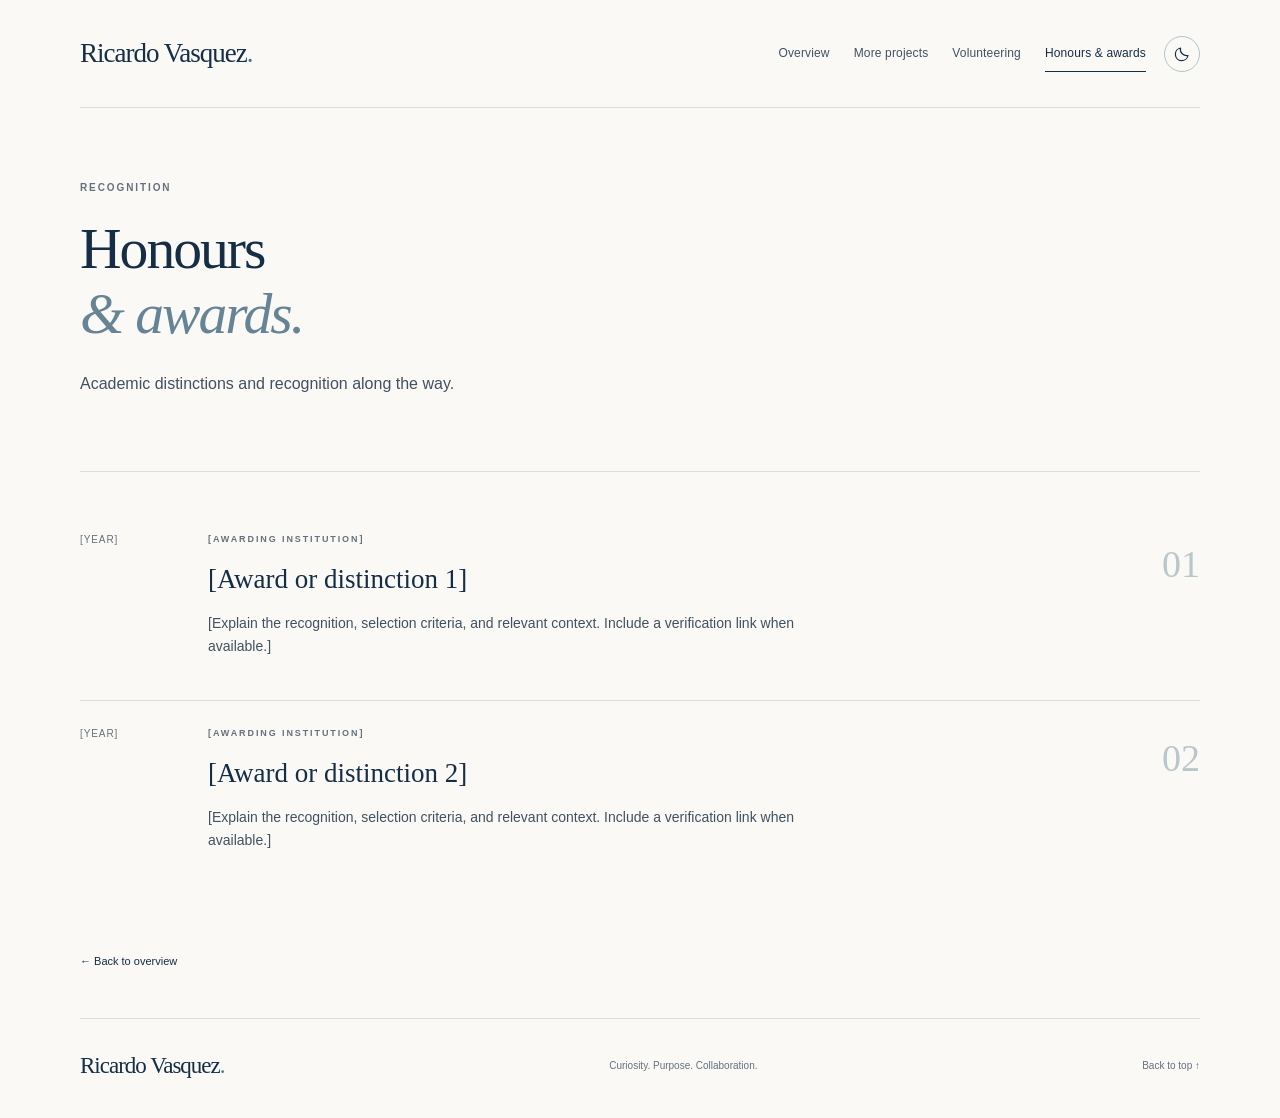
==== awards.html @ 7f6a07f6 "changes" ====
<!DOCTYPE html><html lang="en"><head><meta charset="utf-8"><meta name="viewport" content="width=device-width, initial-scale=1"><meta name="description" content="Ricardo Vasquez’s academic portfolio: education, selected projects, experience, and community involvement."><meta name="theme-color" content="#152d45"><title>Honours & awards — Ricardo Vasquez</title><script src="theme.js"></script><link rel="stylesheet" href="styles.css"><script src="script.js" defer></script></head><body id="top"><a class="skip-link" href="#main">Skip to content</a><div class="page"><svg xmlns="http://www.w3.org/2000/svg" style="display:none"><symbol id="arrow" viewBox="0 0 24 24"><path d="M5 19 19 5M5 5h14v14"/></symbol><symbol id="mail" viewBox="0 0 24 24"><rect x="3" y="5" width="18" height="14" rx="1"/><path d="m3 6 9 7 9-7"/></symbol><symbol id="linkedin" viewBox="0 0 24 24"><rect x="3" y="3" width="18" height="18" rx="1"/><path d="M7 10v7m0-10v.1M11 17v-7m0 3c0-4 6-4 6 0v4"/></symbol></svg><header class="site-header"><a class="wordmark" href="index.html" aria-label="Ricardo Vasquez home">Ricardo Vasquez<span>.</span></a><button class="menu-toggle" aria-expanded="false" aria-controls="main-nav">Menu <span aria-hidden="true">☰</span></button><nav id="main-nav" aria-label="Main navigation"><a href="index.html">Overview</a><a href="projects.html">More projects</a><a href="volunteering.html">Volunteering</a><a href="awards.html" aria-current="page">Honours & awards</a></nav><button class="theme-toggle" type="button" aria-label="Enable dark mode" aria-pressed="false" title="Enable dark mode"><svg class="icon moon-icon" viewBox="0 0 24 24" aria-hidden="true"><path d="M20 14A8.5 8.5 0 0 1 10 4a8.5 8.5 0 1 0 10 10Z"/></svg><svg class="icon sun-icon" viewBox="0 0 24 24" aria-hidden="true"><circle cx="12" cy="12" r="4"/><path d="M12 2v2m0 16v2M2 12h2m16 0h2M5 5l1.5 1.5m11 11L19 19M5 19l1.5-1.5m11-11L19 5"/></svg></button></header><main id="main"><section class="subpage-intro"><p class="eyebrow">RECOGNITION</p><h1>Honours<br><em>& awards.</em></h1><p>Academic distinctions and recognition along the way.</p></section><section class="section subpage-section"><div class="award-list"><article class="award"><span class="date">[YEAR]</span><div><p class="eyebrow">[AWARDING INSTITUTION]</p><h2>[Award or distinction 1]</h2><p>[Explain the recognition, selection criteria, and relevant context. Include a verification link when available.]</p></div><span class="award-number" aria-hidden="true">01</span></article><article class="award"><span class="date">[YEAR]</span><div><p class="eyebrow">[AWARDING INSTITUTION]</p><h2>[Award or distinction 2]</h2><p>[Explain the recognition, selection criteria, and relevant context. Include a verification link when available.]</p></div><span class="award-number" aria-hidden="true">02</span></article></div></section><div class="return-link"><a class="text-link" href="index.html">← Back to overview</a></div></main><footer><a class="wordmark" href="index.html">Ricardo Vasquez<span>.</span></a><p>Curiosity. Purpose. Collaboration.</p><a href="#top">Back to top ↑</a></footer></div></body></html>
---- styles.css ----
:root{--ink:#152d45;--text:#415160;--muted:#64717c;--paper:#faf9f6;--line:#dcdedc;--accent:#6a8c9c;--serif:Georgia,'Times New Roman',serif}*{box-sizing:border-box}html{scroll-padding-top:24px}body{margin:0;background:var(--paper);color:var(--ink);font-family:Arial,Helvetica,sans-serif;font-size:15px;line-height:1.7}a{color:inherit;text-decoration:none}a:hover{text-decoration:underline;text-underline-offset:5px}a:focus-visible,button:focus-visible{outline:2px solid #437daa;outline-offset:6px}button{font:inherit}p{margin:0 0 16px;color:var(--text)}h1,h2,h3{line-height:1.22;font-weight:400;margin:0}h1,h2{font-family:var(--serif)}h3{font-size:19px}em{font-weight:400;color:#668495}.page{width:min(1120px,calc(100% - 96px));margin:auto}.site-header{display:flex;justify-content:space-between;align-items:center;min-height:108px;border-bottom:1px solid var(--line);gap:24px}.wordmark{font-family:var(--serif);font-size:29px;letter-spacing:-1px;color:var(--ink)}.wordmark span{color:var(--accent)}nav{display:flex;gap:29px;align-items:center}nav a{font-size:12px;letter-spacing:.15px;color:var(--text);padding:8px 0}nav a[aria-current]{color:var(--ink);border-bottom:1px solid var(--ink)}.menu-toggle{display:none}.intro{display:grid;grid-template-columns:1.45fr 1fr;gap:80px;padding:82px 0 76px}.eyebrow{font-family:Arial,Helvetica,sans-serif;font-size:10px;line-height:1.6;letter-spacing:1.9px;font-weight:600;color:var(--muted);display:block}.intro .eyebrow{display:flex;align-items:center;gap:13px}.eyebrow-line{height:1px;width:28px;background:var(--accent)}h1{font-size:clamp(42px,4.5vw,61px);letter-spacing:-2px;line-height:1.13}.intro h1{margin:24px 0 26px}.accent{color:var(--accent)}.intro-lead{font-size:17px;line-height:1.7;max-width:520px}.intro-text{font-size:14px;max-width:500px;color:var(--muted)}.contact-links{display:flex;gap:25px;margin-top:27px}.contact-links a{font-size:12px;display:inline-flex;align-items:center;gap:9px}.icon{width:17px;height:17px;fill:none;stroke:currentColor;stroke-width:1.6;stroke-linecap:round;stroke-linejoin:round;flex-shrink:0}.skills-panel{background:var(--ink);color:#f5f5ef;padding:32px 34px;align-self:start}.skills-panel .eyebrow{font-size:9px;letter-spacing:1.6px;color:#b4c5cd}.skills-panel h2{font-size:30px;margin:19px 0 12px;line-height:1.24}.skills-panel p{color:#d7e0e5}.skills-panel .skills-note{font-size:11px;color:#b6c6ce;line-height:1.6}.skill-group{border-top:1px solid #3a4f62;margin-top:20px;padding-top:16px}.skill-group h3{font-size:9px;letter-spacing:1.6px;color:#afc4ce;font-weight:600;margin:0 0 9px}.skill-group p{font-size:13px;line-height:1.85;margin:0}.tags{display:flex;flex-wrap:wrap;gap:7px}.tags span{font-size:10px;padding:3px 9px;border:1px solid #d2d9db;line-height:1.5;color:#526879}.skills-panel .tags span{border-color:#4b6070;color:#e2e9ed;font-size:11px}.panel-foot{font-family:var(--serif);font-style:italic;font-size:12px;color:#adc0ca;border-top:1px solid #3a4f62;padding-top:19px;margin-top:24px}.section{border-top:1px solid var(--line);padding:37px 0 53px}.section-heading{display:flex;justify-content:space-between;align-items:center;gap:20px;margin-bottom:28px}.section-heading h2{font-size:30px;display:flex;align-items:baseline;gap:20px;letter-spacing:-.6px}.section-number{font-family:Arial,Helvetica,sans-serif;font-size:10px;font-weight:400;letter-spacing:1px;color:var(--accent)}.text-link{font-size:11px;white-space:nowrap}.section-intro{font-size:13px;color:var(--muted);margin-top:-12px;margin-bottom:26px}.education-grid{display:grid;grid-template-columns:1fr 1fr;gap:70px;padding-left:35px}.education-grid>.eyebrow{margin-bottom:20px}.date{font-size:10px;letter-spacing:.9px;line-height:1.6;color:var(--muted)}.education-entry{margin-top:21px}.education-entry h3{margin:7px 0 7px}.education-entry p{font-size:13px;margin-bottom:5px}.muted{color:var(--muted)}.certificate{display:flex;justify-content:space-between;gap:20px;padding:17px 0;border-bottom:1px solid var(--line)}.certificate:last-child{border:0}.certificate h3{font-size:15px;margin-bottom:4px}.certificate p{font-size:12px;margin:0}.projects-grid{display:grid;grid-template-columns:1fr 1fr;gap:30px}.project-image{position:relative;background:#e9eff0;overflow:hidden}.project-image img{width:100%;height:auto;display:block;aspect-ratio:1.8;object-fit:cover}.project-image>span{position:absolute;bottom:12px;left:15px;font-size:8px;letter-spacing:1.3px;color:#526777;background:#faf9f6;padding:3px 7px}.project-info{padding:22px 0 0}.project-info .eyebrow{font-size:9px;letter-spacing:1.4px}.project h3{font-family:var(--serif);font-size:25px;margin:10px 0}.project p{font-size:13px;margin-bottom:15px;max-width:440px}.project .edit-note{font-size:11px;margin-top:13px;color:var(--muted)}.experience-grid{display:grid;grid-template-columns:1.1fr 1fr;gap:74px}.experience-entry{padding-bottom:26px}.experience-entry:last-child{padding-bottom:0}.experience-entry h3{font-size:20px;font-family:var(--serif);margin:7px 0}.institution{font-size:12px;font-weight:600;margin:0 0 13px}.experience-entry p:not(.institution){font-size:13px}.photo-slot{margin:0}.photo-placeholder{background:#e7ebe9;min-height:245px;position:relative;display:flex;flex-direction:column;align-items:center;justify-content:center;color:#65808a;padding:40px 20px 30px}.photo-label{position:absolute;left:17px;top:13px;font-size:8px;letter-spacing:1.6px}.photo-placeholder svg{width:190px;height:85px;stroke:#82979c;stroke-width:1}.photo-placeholder>span:last-child{font-family:var(--serif);font-size:23px;text-align:center;color:#4f6b76}.photo-slot figcaption{font-size:10px;color:var(--muted);margin-top:10px;line-height:1.6}.gallery{display:grid;grid-template-columns:repeat(3,1fr);gap:22px}.gallery .photo-placeholder{min-height:195px;background:#e5eae8}.gallery .photo-slot[data-moment="2"] .photo-placeholder{background:#e5e9ed}.gallery .photo-slot[data-moment="3"] .photo-placeholder{background:#eae8e0}.gallery .photo-placeholder svg{width:140px;height:65px}.gallery .photo-placeholder>span:last-child{font-size:19px}.closing{position:relative;padding:44px 0 51px;border-top:1px solid var(--line)}.closing h2{font-size:38px;letter-spacing:-1px;margin-top:15px}.contact-button{position:absolute;right:0;bottom:58px;background:var(--ink);color:white;padding:13px 20px;display:inline-flex;gap:35px;align-items:center;font-size:12px}.contact-button .icon{width:14px;height:14px}footer{display:flex;justify-content:space-between;align-items:center;gap:20px;padding:27px 0 33px;border-top:1px solid var(--line)}footer .wordmark{font-size:23px}footer p,footer>a:last-child{font-size:10px;margin:0;color:var(--muted)}.skip-link{position:absolute;left:10px;top:-100px;padding:10px;background:var(--ink);color:white;z-index:20}.skip-link:focus{top:10px}.subpage-intro{padding:72px 0 58px;max-width:650px}.subpage-intro h1{margin:20px 0 24px}.subpage-intro>p:last-child{font-size:16px;max-width:520px}.subpage-section{min-height:370px;padding-top:35px}.subpage-section h2{font-size:30px;margin:12px 0 16px}.subpage-section .experience-grid p{font-size:14px}.detail-title{margin:28px 0 12px;font-size:15px}.return-link{padding:0 0 45px}.award{display:grid;grid-template-columns:100px 1fr 60px;gap:28px;padding:25px 0;border-bottom:1px solid var(--line)}.award:last-child{border:0}.award h2{font-size:27px}.award p{font-size:14px;max-width:630px}.award .eyebrow{font-size:9px}.award-number{font-family:var(--serif);font-size:38px;color:#b9c6ca;text-align:right}
@media(min-width:1400px){.intro{padding-top:90px}}
@media(max-width:1000px){.page{width:calc(100% - 64px)}.intro{gap:38px;grid-template-columns:1.3fr 1fr}.skills-panel{padding:28px 24px}h1{font-size:48px}.experience-grid{gap:35px}nav{gap:20px}.education-grid{gap:35px}}
@media(max-width:760px){.page{width:calc(100% - 40px)}.site-header{min-height:80px;position:relative;flex-wrap:wrap;gap:0}.wordmark{font-size:27px}.menu-toggle{display:flex;align-items:center;gap:12px;border:1px solid var(--line);padding:5px 10px;background:transparent;color:var(--ink);font-size:12px}nav{display:none;flex-basis:100%;flex-direction:column;align-items:flex-start;gap:5px;padding:10px 0 20px}nav.is-open{display:flex}nav a{font-size:13px}.intro{grid-template-columns:1fr;gap:34px;padding:44px 0}.intro h1{font-size:clamp(39px,8vw,58px);margin:22px 0}.intro-lead{font-size:16px}.intro-text{max-width:none}.skills-panel{padding:28px}.skills-panel h2 br{display:none}.skills-panel h2{font-size:28px}.section{padding:28px 0 35px}.section-heading{align-items:baseline;margin-bottom:25px;gap:15px}.section-heading h2{font-size:26px;gap:12px}.section-number{font-size:9px}.section-heading>.text-link{font-size:10px}.education-grid,.experience-grid{grid-template-columns:1fr;gap:28px;padding-left:0}.education-grid>div>.eyebrow{margin-bottom:10px}.education-entry{margin-top:12px}.projects-grid{grid-template-columns:1fr;gap:30px}.project h3{font-size:25px}.project-image img{aspect-ratio:1.85}.experience-entry p:not(.institution){max-width:580px}.gallery{grid-template-columns:1fr;gap:24px}.gallery .photo-placeholder{min-height:220px}.gallery .photo-placeholder>span:last-child{font-size:23px}.closing{padding:32px 0}.closing h2{font-size:33px}.contact-button{position:static;margin-top:24px}footer{flex-wrap:wrap;padding:23px 0;gap:15px}footer p{order:3;flex-basis:100%}footer>a:last-child{margin-left:auto}.subpage-intro{padding:42px 0 32px}.subpage-intro h1{font-size:46px}.subpage-section{min-height:0}.award{grid-template-columns:1fr;gap:10px;padding:22px 0}.award-number{display:none}.award h2{margin-top:6px}.return-link{padding:15px 0 35px}}
@media(prefers-reduced-motion:reduce){*{scroll-behavior:auto!important}}

/* Small colour accents, shared controls, and manual gallery. */
:root{--accent:#367b8b;--soft:#edf3f2;--button-ink:#255e73;--control-border:#adc5ce;--photo-bg:#e7ebe9;--photo-ink:#4f6b76;--photo-line:#82979c;color-scheme:light}
.site-header{gap:18px}nav{margin-left:auto;gap:24px}.wordmark{white-space:nowrap;font-size:27px}.theme-toggle{display:grid;place-items:center;flex:0 0 36px;width:36px;height:36px;padding:0;border:1px solid var(--control-border);background:transparent;color:var(--ink);cursor:pointer;border-radius:50%}.theme-toggle .icon{width:18px;height:18px}.sun-icon{display:none}.section-number{color:var(--accent)}.intro .eyebrow{color:var(--accent)}.skills-panel{border-top:3px solid #579eae}.certificate{border-bottom-color:var(--line)}.project .tags span{background:var(--soft);color:var(--button-ink);border-color:var(--control-border)}.projects-action{display:flex;justify-content:center;margin-top:30px}.outline-button,.experience-more summary{display:inline-flex;align-items:center;gap:30px;padding:11px 20px;border:1px solid var(--control-border);background:var(--soft);font-size:13px;font-weight:500;color:var(--button-ink);cursor:pointer}.outline-button:hover{background:var(--paper)}.outline-button>span{font-size:19px;line-height:1}.experience-more summary{list-style:none;gap:22px}.experience-more summary::-webkit-details-marker{display:none}.show-less{display:none}.experience-more[open] .show-more{display:none}.experience-more[open] .show-less{display:inline}.expand-mark::after{content:'+';font-size:19px;line-height:1}.experience-more[open] .expand-mark::after{content:'−'}.expanded-experience{margin-top:24px;padding-top:22px;border-top:1px solid var(--line)}.experience-grid{align-items:start}.carousel{min-width:0}.gallery.carousel-track{display:flex;gap:20px;overflow-x:auto;scroll-snap-type:x mandatory;scrollbar-width:thin;scrollbar-color:var(--control-border) transparent;overscroll-behavior-x:contain}.carousel-track>.photo-slot{flex:0 0 100%;min-width:0;scroll-snap-align:start}.carousel-track .photo-placeholder{min-height:310px}.carousel-track .photo-placeholder svg{width:190px;height:90px}.carousel-track .photo-placeholder>span:last-child{font-size:29px}.carousel-track figcaption{font-size:12px}.carousel-controls{display:flex;align-items:center;justify-content:space-between;margin-top:18px}.carousel-controls[hidden]{display:none}.carousel-position{margin:0;font-size:12px;letter-spacing:2px;color:var(--ink)}.carousel-position span{color:var(--muted)}.carousel-buttons{display:flex;gap:9px}.carousel-buttons button{width:43px;height:38px;border:1px solid var(--control-border);background:var(--soft);color:var(--button-ink);font-size:20px;cursor:pointer}.carousel-buttons button:disabled{opacity:.35;cursor:default}.photo-placeholder{background:var(--photo-bg);color:var(--photo-ink)}.photo-placeholder svg{stroke:var(--photo-line)}.photo-placeholder>span:last-child{color:var(--photo-ink)}.photo-label{color:var(--photo-ink)}
/* Keep the navy research panel, with a quiet teal accent in either theme. */
[data-theme="dark"]{color-scheme:dark;--ink:#e2eaf0;--text:#becbd5;--muted:#99aebb;--paper:#101b26;--line:#304253;--accent:#80bfca;--soft:#1a3040;--button-ink:#addbe3;--control-border:#486574;--photo-bg:#1e3441;--photo-ink:#b1cad1;--photo-line:#7798a5}
[data-theme="dark"] .moon-icon{display:none}[data-theme="dark"] .sun-icon{display:block}[data-theme="dark"] em{color:#8fc0ca}[data-theme="dark"] .skills-panel{background:#172f43;color:#f5f5ef}[data-theme="dark"] .project-image{background:#213747}[data-theme="dark"] .project-image>span{background:#182b3b;color:#c0d4df}[data-theme="dark"] .gallery .photo-slot[data-moment="1"] .photo-placeholder{background:#1e3441}[data-theme="dark"] .gallery .photo-slot[data-moment="2"] .photo-placeholder{background:#243548}[data-theme="dark"] .gallery .photo-slot[data-moment="3"] .photo-placeholder{background:#303c3c}[data-theme="dark"] .tags span{border-color:#486574;color:#bdd0db}[data-theme="dark"] .contact-button{background:#8dbfcf;color:#101b26}[data-theme="dark"] .award-number{color:#829eae}[data-theme="dark"] .skip-link{background:#addbe3;color:#101b26}
@media(max-width:1000px) and (min-width:761px){nav{gap:15px}.site-header{gap:14px}.wordmark{font-size:24px}nav a{font-size:11px}}
@media(max-width:760px){.site-header{gap:8px}.site-header>.wordmark{order:1;font-size:22px;margin-right:auto}.menu-toggle{order:2}.theme-toggle{order:3;flex-basis:34px;width:34px;height:34px}nav{order:4;margin-left:0}.carousel-track .photo-placeholder{min-height:235px}.carousel-track .photo-placeholder>span:last-child{font-size:24px}.section-heading h2{min-width:0}.projects-action{justify-content:flex-start;margin-top:22px}.outline-button{padding:12px 20px}}
@media(max-width:360px){.site-header>.wordmark{font-size:20px}.menu-toggle{padding:5px 7px;gap:7px}.site-header{gap:7px}}

/* Three visible moments, advancing by one card in a continuous loop. */
.carousel-viewport{overflow:hidden;padding:6px;margin:-6px;touch-action:pan-y}
.gallery.carousel-track{overflow:visible;scroll-snap-type:none;gap:22px}
.carousel-track>.photo-slot{flex:0 0 calc((100% - 44px)/3);scroll-snap-align:none}
.carousel-track .photo-placeholder{min-height:195px}
.carousel-track .photo-placeholder svg{width:140px;height:65px}
.carousel-track .photo-placeholder>span:last-child{font-size:19px}
.carousel-track figcaption{font-size:10px}
.carousel-buttons .carousel-pause{width:auto;padding:0 14px;font-size:12px}
@media(max-width:760px){.carousel-track>.photo-slot{flex-basis:100%}.carousel-track .photo-placeholder{min-height:235px}.carousel-track .photo-placeholder>span:last-child{font-size:24px}#beyond .section-heading{flex-wrap:wrap}}
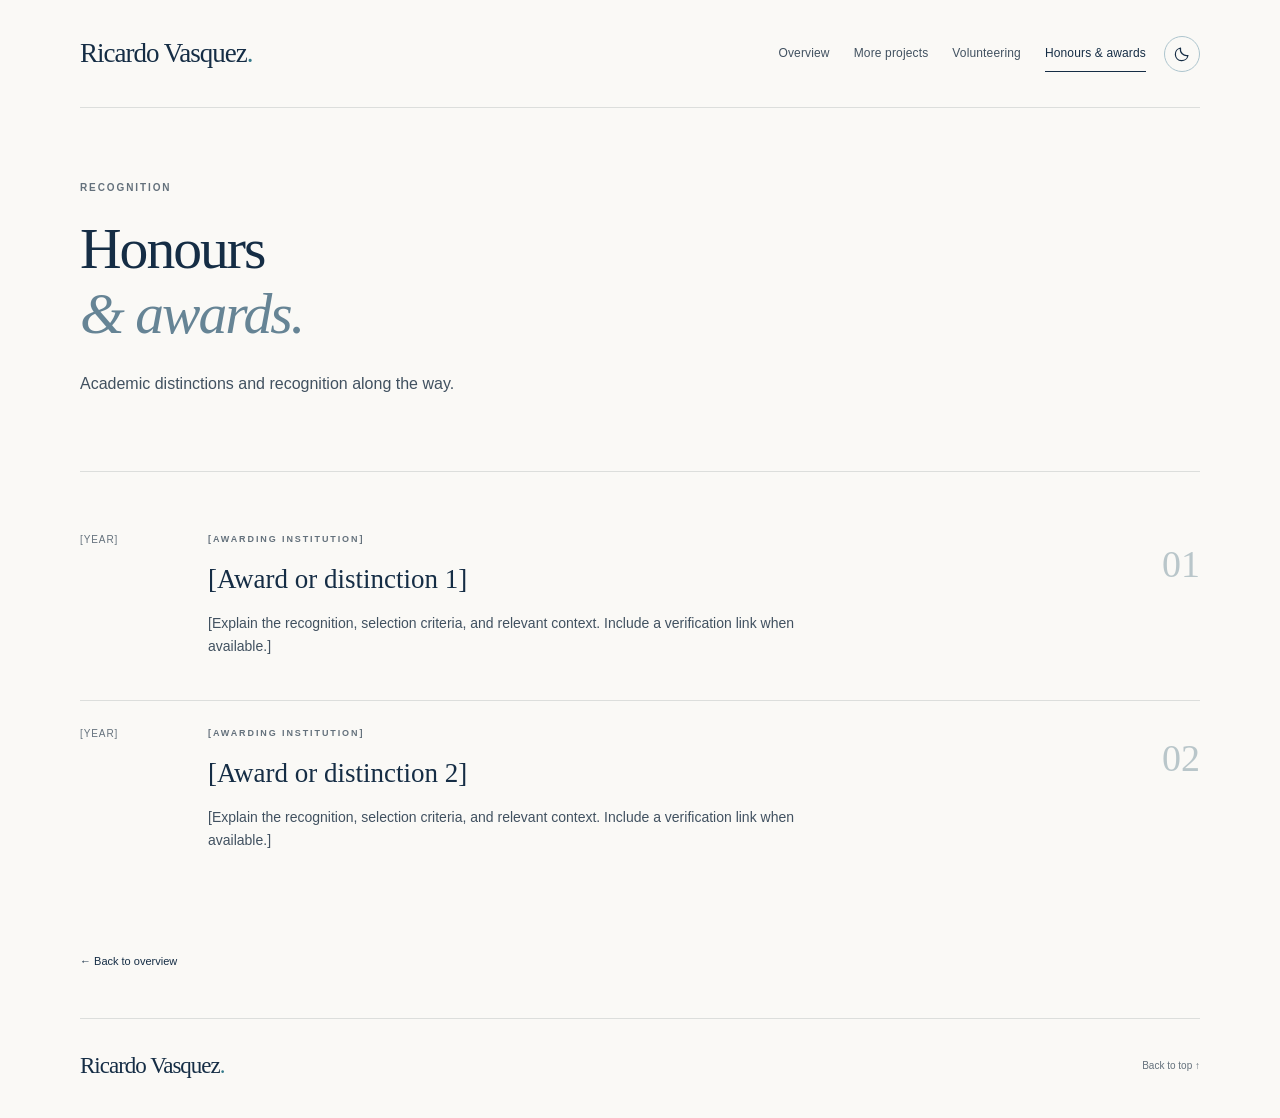
==== commit 797bee15: "photos" ====
--- a/awards.html
+++ b/awards.html
@@ -1 +1 @@
-<!DOCTYPE html><html lang="en"><head><meta charset="utf-8"><meta name="viewport" content="width=device-width, initial-scale=1"><meta name="description" content="Ricardo Vasquez’s academic portfolio: education, selected projects, experience, and community involvement."><meta name="theme-color" content="#152d45"><title>Honours & awards — Ricardo Vasquez</title><script src="theme.js"></script><link rel="stylesheet" href="styles.css"><script src="script.js" defer></script></head><body id="top"><a class="skip-link" href="#main">Skip to content</a><div class="page"><svg xmlns="http://www.w3.org/2000/svg" style="display:none"><symbol id="arrow" viewBox="0 0 24 24"><path d="M5 19 19 5M5 5h14v14"/></symbol><symbol id="mail" viewBox="0 0 24 24"><rect x="3" y="5" width="18" height="14" rx="1"/><path d="m3 6 9 7 9-7"/></symbol><symbol id="linkedin" viewBox="0 0 24 24"><rect x="3" y="3" width="18" height="18" rx="1"/><path d="M7 10v7m0-10v.1M11 17v-7m0 3c0-4 6-4 6 0v4"/></symbol></svg><header class="site-header"><a class="wordmark" href="index.html" aria-label="Ricardo Vasquez home">Ricardo Vasquez<span>.</span></a><button class="menu-toggle" aria-expanded="false" aria-controls="main-nav">Menu <span aria-hidden="true">☰</span></button><nav id="main-nav" aria-label="Main navigation"><a href="index.html">Overview</a><a href="projects.html">More projects</a><a href="volunteering.html">Volunteering</a><a href="awards.html" aria-current="page">Honours & awards</a></nav><button class="theme-toggle" type="button" aria-label="Enable dark mode" aria-pressed="false" title="Enable dark mode"><svg class="icon moon-icon" viewBox="0 0 24 24" aria-hidden="true"><path d="M20 14A8.5 8.5 0 0 1 10 4a8.5 8.5 0 1 0 10 10Z"/></svg><svg class="icon sun-icon" viewBox="0 0 24 24" aria-hidden="true"><circle cx="12" cy="12" r="4"/><path d="M12 2v2m0 16v2M2 12h2m16 0h2M5 5l1.5 1.5m11 11L19 19M5 19l1.5-1.5m11-11L19 5"/></svg></button></header><main id="main"><section class="subpage-intro"><p class="eyebrow">RECOGNITION</p><h1>Honours<br><em>& awards.</em></h1><p>Academic distinctions and recognition along the way.</p></section><section class="section subpage-section"><div class="award-list"><article class="award"><span class="date">[YEAR]</span><div><p class="eyebrow">[AWARDING INSTITUTION]</p><h2>[Award or distinction 1]</h2><p>[Explain the recognition, selection criteria, and relevant context. Include a verification link when available.]</p></div><span class="award-number" aria-hidden="true">01</span></article><article class="award"><span class="date">[YEAR]</span><div><p class="eyebrow">[AWARDING INSTITUTION]</p><h2>[Award or distinction 2]</h2><p>[Explain the recognition, selection criteria, and relevant context. Include a verification link when available.]</p></div><span class="award-number" aria-hidden="true">02</span></article></div></section><div class="return-link"><a class="text-link" href="index.html">← Back to overview</a></div></main><footer><a class="wordmark" href="index.html">Ricardo Vasquez<span>.</span></a><p>Curiosity. Purpose. Collaboration.</p><a href="#top">Back to top ↑</a></footer></div></body></html>+<!DOCTYPE html><html lang="en"><head><meta charset="utf-8"><meta name="viewport" content="width=device-width, initial-scale=1"><meta name="description" content="Ricardo Vasquez’s academic portfolio: education, selected projects, experience, and community involvement."><meta name="theme-color" content="#152d45"><title>Honours & awards — Ricardo Vasquez</title><script src="theme.js"></script><link rel="stylesheet" href="styles.css"><script src="script.js" defer></script></head><body id="top"><a class="skip-link" href="#main">Skip to content</a><div class="page"><svg xmlns="http://www.w3.org/2000/svg" style="display:none"><symbol id="arrow" viewBox="0 0 24 24"><path d="M5 19 19 5M5 5h14v14"/></symbol><symbol id="mail" viewBox="0 0 24 24"><rect x="3" y="5" width="18" height="14" rx="1"/><path d="m3 6 9 7 9-7"/></symbol><symbol id="linkedin" viewBox="0 0 24 24"><rect x="3" y="3" width="18" height="18" rx="1"/><path d="M7 10v7m0-10v.1M11 17v-7m0 3c0-4 6-4 6 0v4"/></symbol></svg><header class="site-header"><a class="wordmark" href="index.html" aria-label="Ricardo Vasquez home">Ricardo Vasquez<span>.</span></a><button class="menu-toggle" aria-expanded="false" aria-controls="main-nav">Menu <span aria-hidden="true">☰</span></button><nav id="main-nav" aria-label="Main navigation"><a href="index.html">Overview</a><a href="projects.html">More projects</a><a href="volunteering.html">Volunteering</a><a href="awards.html" aria-current="page">Honours & awards</a></nav><button class="theme-toggle" type="button" aria-label="Enable dark mode" aria-pressed="false" title="Enable dark mode"><svg class="icon moon-icon" viewBox="0 0 24 24" aria-hidden="true"><path d="M20 14A8.5 8.5 0 0 1 10 4a8.5 8.5 0 1 0 10 10Z"/></svg><svg class="icon sun-icon" viewBox="0 0 24 24" aria-hidden="true"><circle cx="12" cy="12" r="4"/><path d="M12 2v2m0 16v2M2 12h2m16 0h2M5 5l1.5 1.5m11 11L19 19M5 19l1.5-1.5m11-11L19 5"/></svg></button></header><main id="main"><section class="subpage-intro"><p class="eyebrow">RECOGNITION</p><h1>Honours<br><em>& awards.</em></h1><p>Academic distinctions and recognition along the way.</p></section><section class="section subpage-section"><div class="award-list"><article class="award"><span class="date">[YEAR]</span><div><p class="eyebrow">[AWARDING INSTITUTION]</p><h2>[Award or distinction 1]</h2><p>[Explain the recognition, selection criteria, and relevant context. Include a verification link when available.]</p></div><span class="award-number" aria-hidden="true">01</span></article><article class="award"><span class="date">[YEAR]</span><div><p class="eyebrow">[AWARDING INSTITUTION]</p><h2>[Award or distinction 2]</h2><p>[Explain the recognition, selection criteria, and relevant context. Include a verification link when available.]</p></div><span class="award-number" aria-hidden="true">02</span></article></div></section><div class="return-link"><a class="text-link" href="index.html">← Back to overview</a></div></main><footer><a class="wordmark" href="index.html">Ricardo Vasquez<span>.</span></a><a href="#top">Back to top ↑</a></footer></div></body></html>
--- a/styles.css
+++ b/styles.css
@@ -24,3 +24,23 @@
 .carousel-track figcaption{font-size:10px}
 .carousel-buttons .carousel-pause{width:auto;padding:0 14px;font-size:12px}
 @media(max-width:760px){.carousel-track>.photo-slot{flex-basis:100%}.carousel-track .photo-placeholder{min-height:235px}.carousel-track .photo-placeholder>span:last-child{font-size:24px}#beyond .section-heading{flex-wrap:wrap}}
+
+.country-flags{display:flex;flex-wrap:wrap;gap:2px 4px;margin:6px 0 8px;max-width:100%}.country-flags span{font-size:20px;line-height:1.2}
+
+/* Real photographs keep their full composition in the gallery. */
+.gallery-photo{display:block;width:100%;height:auto;aspect-ratio:4/3;object-fit:contain;background:var(--soft)}
+.experience-photo{display:block;width:100%;height:auto;background:var(--soft)}
+.project-team-photo .pagao-photo{object-position:50% 70%}
+
+.carousel-controls{justify-content:flex-end}
+
+.carousel-track{cursor:grab;user-select:none;-webkit-user-select:none;touch-action:pan-y}
+.carousel-track.is-dragging{cursor:grabbing}
+.carousel-track img{-webkit-user-drag:none}
+
+/* Additional experience uses the full section width beneath the introduction. */
+#experience .experience-grid{row-gap:28px}
+.experience-more{grid-column:1/-1}
+.expanded-experience{display:grid;grid-template-columns:repeat(2,minmax(0,1fr));gap:28px 48px}
+.expanded-experience .experience-entry{padding-bottom:0}
+@media(max-width:760px){.expanded-experience{grid-template-columns:1fr;gap:24px}}
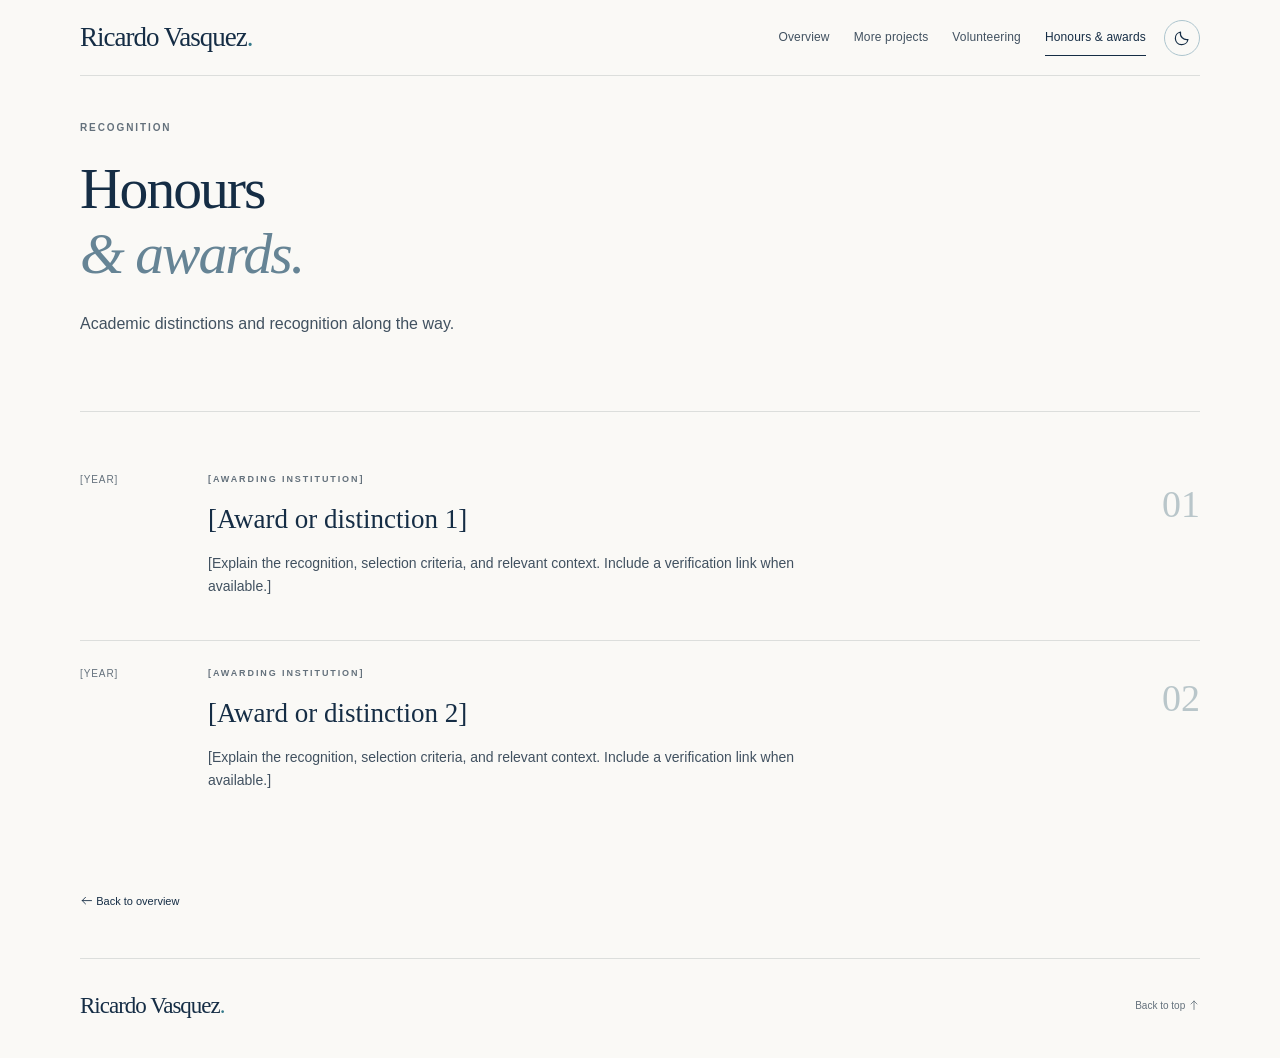
==== commit 39b04bf1: "fix design" ====
--- a/awards.html
+++ b/awards.html
@@ -1 +1 @@
-<!DOCTYPE html><html lang="en"><head><meta charset="utf-8"><meta name="viewport" content="width=device-width, initial-scale=1"><meta name="description" content="Ricardo Vasquez’s academic portfolio: education, selected projects, experience, and community involvement."><meta name="theme-color" content="#152d45"><title>Honours & awards — Ricardo Vasquez</title><script src="theme.js"></script><link rel="stylesheet" href="styles.css"><script src="script.js" defer></script></head><body id="top"><a class="skip-link" href="#main">Skip to content</a><div class="page"><svg xmlns="http://www.w3.org/2000/svg" style="display:none"><symbol id="arrow" viewBox="0 0 24 24"><path d="M5 19 19 5M5 5h14v14"/></symbol><symbol id="mail" viewBox="0 0 24 24"><rect x="3" y="5" width="18" height="14" rx="1"/><path d="m3 6 9 7 9-7"/></symbol><symbol id="linkedin" viewBox="0 0 24 24"><rect x="3" y="3" width="18" height="18" rx="1"/><path d="M7 10v7m0-10v.1M11 17v-7m0 3c0-4 6-4 6 0v4"/></symbol></svg><header class="site-header"><a class="wordmark" href="index.html" aria-label="Ricardo Vasquez home">Ricardo Vasquez<span>.</span></a><button class="menu-toggle" aria-expanded="false" aria-controls="main-nav">Menu <span aria-hidden="true">☰</span></button><nav id="main-nav" aria-label="Main navigation"><a href="index.html">Overview</a><a href="projects.html">More projects</a><a href="volunteering.html">Volunteering</a><a href="awards.html" aria-current="page">Honours & awards</a></nav><button class="theme-toggle" type="button" aria-label="Enable dark mode" aria-pressed="false" title="Enable dark mode"><svg class="icon moon-icon" viewBox="0 0 24 24" aria-hidden="true"><path d="M20 14A8.5 8.5 0 0 1 10 4a8.5 8.5 0 1 0 10 10Z"/></svg><svg class="icon sun-icon" viewBox="0 0 24 24" aria-hidden="true"><circle cx="12" cy="12" r="4"/><path d="M12 2v2m0 16v2M2 12h2m16 0h2M5 5l1.5 1.5m11 11L19 19M5 19l1.5-1.5m11-11L19 5"/></svg></button></header><main id="main"><section class="subpage-intro"><p class="eyebrow">RECOGNITION</p><h1>Honours<br><em>& awards.</em></h1><p>Academic distinctions and recognition along the way.</p></section><section class="section subpage-section"><div class="award-list"><article class="award"><span class="date">[YEAR]</span><div><p class="eyebrow">[AWARDING INSTITUTION]</p><h2>[Award or distinction 1]</h2><p>[Explain the recognition, selection criteria, and relevant context. Include a verification link when available.]</p></div><span class="award-number" aria-hidden="true">01</span></article><article class="award"><span class="date">[YEAR]</span><div><p class="eyebrow">[AWARDING INSTITUTION]</p><h2>[Award or distinction 2]</h2><p>[Explain the recognition, selection criteria, and relevant context. Include a verification link when available.]</p></div><span class="award-number" aria-hidden="true">02</span></article></div></section><div class="return-link"><a class="text-link" href="index.html">← Back to overview</a></div></main><footer><a class="wordmark" href="index.html">Ricardo Vasquez<span>.</span></a><a href="#top">Back to top ↑</a></footer></div></body></html>+<!DOCTYPE html><html lang="en"><head><meta charset="utf-8"><meta name="viewport" content="width=device-width, initial-scale=1"><meta name="description" content="Ricardo Vasquez’s academic portfolio: education, selected projects, experience, and community involvement."><meta name="theme-color" content="#152d45"><title>Honours & awards — Ricardo Vasquez</title><script src="theme.js"></script><link rel="stylesheet" href="styles.css"><script src="script.js" defer></script></head><body id="top"><a class="skip-link" href="#main">Skip to content</a><div class="page"><svg xmlns="http://www.w3.org/2000/svg" style="display:none"><symbol id="arrow" viewBox="0 0 24 24"><path d="M3 12h17m-6-6 6 6-6 6"/></symbol><symbol id="mail" viewBox="0 0 24 24"><rect x="3" y="5" width="18" height="14" rx="1"/><path d="m3 6 9 7 9-7"/></symbol><symbol id="linkedin" viewBox="0 0 24 24"><rect x="3" y="3" width="18" height="18" rx="1"/><path d="M7 10v7m0-10v.1M11 17v-7m0 3c0-4 6-4 6 0v4"/></symbol></svg><header class="site-header"><a class="wordmark" href="index.html" aria-label="Ricardo Vasquez home">Ricardo Vasquez<span>.</span></a><button class="menu-toggle" aria-expanded="false" aria-controls="main-nav">Menu <span aria-hidden="true">☰</span></button><nav id="main-nav" aria-label="Main navigation"><a href="index.html">Overview</a><a href="projects.html">More projects</a><a href="volunteering.html">Volunteering</a><a href="awards.html" aria-current="page">Honours & awards</a></nav><button class="theme-toggle" type="button" aria-label="Enable dark mode" aria-pressed="false" title="Enable dark mode"><svg class="icon moon-icon" viewBox="0 0 24 24" aria-hidden="true"><path d="M20 14A8.5 8.5 0 0 1 10 4a8.5 8.5 0 1 0 10 10Z"/></svg><svg class="icon sun-icon" viewBox="0 0 24 24" aria-hidden="true"><circle cx="12" cy="12" r="4"/><path d="M12 2v2m0 16v2M2 12h2m16 0h2M5 5l1.5 1.5m11 11L19 19M5 19l1.5-1.5m11-11L19 5"/></svg></button></header><main id="main"><section class="subpage-intro"><p class="eyebrow">RECOGNITION</p><h1>Honours<br><em>& awards.</em></h1><p>Academic distinctions and recognition along the way.</p></section><section class="section subpage-section"><div class="award-list"><article class="award"><span class="date">[YEAR]</span><div><p class="eyebrow">[AWARDING INSTITUTION]</p><h2>[Award or distinction 1]</h2><p>[Explain the recognition, selection criteria, and relevant context. Include a verification link when available.]</p></div><span class="award-number" aria-hidden="true">01</span></article><article class="award"><span class="date">[YEAR]</span><div><p class="eyebrow">[AWARDING INSTITUTION]</p><h2>[Award or distinction 2]</h2><p>[Explain the recognition, selection criteria, and relevant context. Include a verification link when available.]</p></div><span class="award-number" aria-hidden="true">02</span></article></div></section><div class="return-link"><a class="text-link" href="index.html"><svg class="icon arrow-icon arrow-left" aria-hidden="true"><use href="#arrow" /></svg> Back to overview</a></div></main><footer><a class="wordmark" href="index.html">Ricardo Vasquez<span>.</span></a><a href="#top">Back to top <svg class="icon arrow-icon arrow-up" aria-hidden="true"><use href="#arrow" /></svg></a></footer></div></body></html>
--- a/styles.css
+++ b/styles.css
@@ -1,15 +1,15 @@
-:root{--ink:#152d45;--text:#415160;--muted:#64717c;--paper:#faf9f6;--line:#dcdedc;--accent:#6a8c9c;--serif:Georgia,'Times New Roman',serif}*{box-sizing:border-box}html{scroll-padding-top:24px}body{margin:0;background:var(--paper);color:var(--ink);font-family:Arial,Helvetica,sans-serif;font-size:15px;line-height:1.7}a{color:inherit;text-decoration:none}a:hover{text-decoration:underline;text-underline-offset:5px}a:focus-visible,button:focus-visible{outline:2px solid #437daa;outline-offset:6px}button{font:inherit}p{margin:0 0 16px;color:var(--text)}h1,h2,h3{line-height:1.22;font-weight:400;margin:0}h1,h2{font-family:var(--serif)}h3{font-size:19px}em{font-weight:400;color:#668495}.page{width:min(1120px,calc(100% - 96px));margin:auto}.site-header{display:flex;justify-content:space-between;align-items:center;min-height:108px;border-bottom:1px solid var(--line);gap:24px}.wordmark{font-family:var(--serif);font-size:29px;letter-spacing:-1px;color:var(--ink)}.wordmark span{color:var(--accent)}nav{display:flex;gap:29px;align-items:center}nav a{font-size:12px;letter-spacing:.15px;color:var(--text);padding:8px 0}nav a[aria-current]{color:var(--ink);border-bottom:1px solid var(--ink)}.menu-toggle{display:none}.intro{display:grid;grid-template-columns:1.45fr 1fr;gap:80px;padding:82px 0 76px}.eyebrow{font-family:Arial,Helvetica,sans-serif;font-size:10px;line-height:1.6;letter-spacing:1.9px;font-weight:600;color:var(--muted);display:block}.intro .eyebrow{display:flex;align-items:center;gap:13px}.eyebrow-line{height:1px;width:28px;background:var(--accent)}h1{font-size:clamp(42px,4.5vw,61px);letter-spacing:-2px;line-height:1.13}.intro h1{margin:24px 0 26px}.accent{color:var(--accent)}.intro-lead{font-size:17px;line-height:1.7;max-width:520px}.intro-text{font-size:14px;max-width:500px;color:var(--muted)}.contact-links{display:flex;gap:25px;margin-top:27px}.contact-links a{font-size:12px;display:inline-flex;align-items:center;gap:9px}.icon{width:17px;height:17px;fill:none;stroke:currentColor;stroke-width:1.6;stroke-linecap:round;stroke-linejoin:round;flex-shrink:0}.skills-panel{background:var(--ink);color:#f5f5ef;padding:32px 34px;align-self:start}.skills-panel .eyebrow{font-size:9px;letter-spacing:1.6px;color:#b4c5cd}.skills-panel h2{font-size:30px;margin:19px 0 12px;line-height:1.24}.skills-panel p{color:#d7e0e5}.skills-panel .skills-note{font-size:11px;color:#b6c6ce;line-height:1.6}.skill-group{border-top:1px solid #3a4f62;margin-top:20px;padding-top:16px}.skill-group h3{font-size:9px;letter-spacing:1.6px;color:#afc4ce;font-weight:600;margin:0 0 9px}.skill-group p{font-size:13px;line-height:1.85;margin:0}.tags{display:flex;flex-wrap:wrap;gap:7px}.tags span{font-size:10px;padding:3px 9px;border:1px solid #d2d9db;line-height:1.5;color:#526879}.skills-panel .tags span{border-color:#4b6070;color:#e2e9ed;font-size:11px}.panel-foot{font-family:var(--serif);font-style:italic;font-size:12px;color:#adc0ca;border-top:1px solid #3a4f62;padding-top:19px;margin-top:24px}.section{border-top:1px solid var(--line);padding:37px 0 53px}.section-heading{display:flex;justify-content:space-between;align-items:center;gap:20px;margin-bottom:28px}.section-heading h2{font-size:30px;display:flex;align-items:baseline;gap:20px;letter-spacing:-.6px}.section-number{font-family:Arial,Helvetica,sans-serif;font-size:10px;font-weight:400;letter-spacing:1px;color:var(--accent)}.text-link{font-size:11px;white-space:nowrap}.section-intro{font-size:13px;color:var(--muted);margin-top:-12px;margin-bottom:26px}.education-grid{display:grid;grid-template-columns:1fr 1fr;gap:70px;padding-left:35px}.education-grid>.eyebrow{margin-bottom:20px}.date{font-size:10px;letter-spacing:.9px;line-height:1.6;color:var(--muted)}.education-entry{margin-top:21px}.education-entry h3{margin:7px 0 7px}.education-entry p{font-size:13px;margin-bottom:5px}.muted{color:var(--muted)}.certificate{display:flex;justify-content:space-between;gap:20px;padding:17px 0;border-bottom:1px solid var(--line)}.certificate:last-child{border:0}.certificate h3{font-size:15px;margin-bottom:4px}.certificate p{font-size:12px;margin:0}.projects-grid{display:grid;grid-template-columns:1fr 1fr;gap:30px}.project-image{position:relative;background:#e9eff0;overflow:hidden}.project-image img{width:100%;height:auto;display:block;aspect-ratio:1.8;object-fit:cover}.project-image>span{position:absolute;bottom:12px;left:15px;font-size:8px;letter-spacing:1.3px;color:#526777;background:#faf9f6;padding:3px 7px}.project-info{padding:22px 0 0}.project-info .eyebrow{font-size:9px;letter-spacing:1.4px}.project h3{font-family:var(--serif);font-size:25px;margin:10px 0}.project p{font-size:13px;margin-bottom:15px;max-width:440px}.project .edit-note{font-size:11px;margin-top:13px;color:var(--muted)}.experience-grid{display:grid;grid-template-columns:1.1fr 1fr;gap:74px}.experience-entry{padding-bottom:26px}.experience-entry:last-child{padding-bottom:0}.experience-entry h3{font-size:20px;font-family:var(--serif);margin:7px 0}.institution{font-size:12px;font-weight:600;margin:0 0 13px}.experience-entry p:not(.institution){font-size:13px}.photo-slot{margin:0}.photo-placeholder{background:#e7ebe9;min-height:245px;position:relative;display:flex;flex-direction:column;align-items:center;justify-content:center;color:#65808a;padding:40px 20px 30px}.photo-label{position:absolute;left:17px;top:13px;font-size:8px;letter-spacing:1.6px}.photo-placeholder svg{width:190px;height:85px;stroke:#82979c;stroke-width:1}.photo-placeholder>span:last-child{font-family:var(--serif);font-size:23px;text-align:center;color:#4f6b76}.photo-slot figcaption{font-size:10px;color:var(--muted);margin-top:10px;line-height:1.6}.gallery{display:grid;grid-template-columns:repeat(3,1fr);gap:22px}.gallery .photo-placeholder{min-height:195px;background:#e5eae8}.gallery .photo-slot[data-moment="2"] .photo-placeholder{background:#e5e9ed}.gallery .photo-slot[data-moment="3"] .photo-placeholder{background:#eae8e0}.gallery .photo-placeholder svg{width:140px;height:65px}.gallery .photo-placeholder>span:last-child{font-size:19px}.closing{position:relative;padding:44px 0 51px;border-top:1px solid var(--line)}.closing h2{font-size:38px;letter-spacing:-1px;margin-top:15px}.contact-button{position:absolute;right:0;bottom:58px;background:var(--ink);color:white;padding:13px 20px;display:inline-flex;gap:35px;align-items:center;font-size:12px}.contact-button .icon{width:14px;height:14px}footer{display:flex;justify-content:space-between;align-items:center;gap:20px;padding:27px 0 33px;border-top:1px solid var(--line)}footer .wordmark{font-size:23px}footer p,footer>a:last-child{font-size:10px;margin:0;color:var(--muted)}.skip-link{position:absolute;left:10px;top:-100px;padding:10px;background:var(--ink);color:white;z-index:20}.skip-link:focus{top:10px}.subpage-intro{padding:72px 0 58px;max-width:650px}.subpage-intro h1{margin:20px 0 24px}.subpage-intro>p:last-child{font-size:16px;max-width:520px}.subpage-section{min-height:370px;padding-top:35px}.subpage-section h2{font-size:30px;margin:12px 0 16px}.subpage-section .experience-grid p{font-size:14px}.detail-title{margin:28px 0 12px;font-size:15px}.return-link{padding:0 0 45px}.award{display:grid;grid-template-columns:100px 1fr 60px;gap:28px;padding:25px 0;border-bottom:1px solid var(--line)}.award:last-child{border:0}.award h2{font-size:27px}.award p{font-size:14px;max-width:630px}.award .eyebrow{font-size:9px}.award-number{font-family:var(--serif);font-size:38px;color:#b9c6ca;text-align:right}
-@media(min-width:1400px){.intro{padding-top:90px}}
+:root{--ink:#152d45;--text:#415160;--muted:#64717c;--paper:#faf9f6;--line:#dcdedc;--accent:#6a8c9c;--serif:Georgia,'Times New Roman',serif}*{box-sizing:border-box}html{scroll-padding-top:24px}body{margin:0;background:var(--paper);color:var(--ink);font-family:Arial,Helvetica,sans-serif;font-size:15px;line-height:1.7}a{color:inherit;text-decoration:none}a:hover{text-decoration:underline;text-underline-offset:5px}a:focus-visible,button:focus-visible{outline:2px solid #437daa;outline-offset:6px}button{font:inherit}p{margin:0 0 16px;color:var(--text)}h1,h2,h3{line-height:1.22;font-weight:400;margin:0}h1,h2{font-family:var(--serif)}h3{font-size:19px}em{font-weight:400;color:#668495}.page{width:min(1120px,calc(100% - 96px));margin:auto}.site-header{display:flex;justify-content:space-between;align-items:center;min-height:76px;border-bottom:1px solid var(--line);gap:24px}.wordmark{font-family:var(--serif);font-size:29px;letter-spacing:-1px;color:var(--ink)}.wordmark span{color:var(--accent)}nav{display:flex;gap:29px;align-items:center}nav a{font-size:12px;letter-spacing:.15px;color:var(--text);padding:8px 0}nav a[aria-current]{color:var(--ink);border-bottom:1px solid var(--ink)}.menu-toggle{display:none}.intro{display:grid;grid-template-columns:1.45fr 1fr;gap:80px;padding:46px 0 76px}.eyebrow{font-family:Arial,Helvetica,sans-serif;font-size:10px;line-height:1.6;letter-spacing:1.9px;font-weight:600;color:var(--muted);display:block}.intro .eyebrow{display:flex;align-items:center;gap:13px}.eyebrow-line{height:1px;width:28px;background:var(--accent)}h1{font-size:clamp(42px,4.5vw,61px);letter-spacing:-2px;line-height:1.13}.intro h1{margin:24px 0 26px}.accent{color:var(--accent)}.intro-lead{font-size:17px;line-height:1.7;max-width:520px}.intro-text{font-size:14px;max-width:500px;color:var(--muted)}.contact-links{display:flex;gap:25px;margin-top:27px}.contact-links a{font-size:12px;display:inline-flex;align-items:center;gap:9px}.icon{width:17px;height:17px;fill:none;stroke:currentColor;stroke-width:1.6;stroke-linecap:round;stroke-linejoin:round;flex-shrink:0}.skills-panel{background:var(--ink);color:#f5f5ef;padding:32px 34px;align-self:start}.skills-panel .eyebrow{font-size:9px;letter-spacing:1.6px;color:#b4c5cd}.skills-panel p{color:#d7e0e5}.skills-panel .skills-note{font-size:11px;color:#b6c6ce;line-height:1.6}.skill-group{border-top:1px solid #3a4f62;margin-top:20px;padding-top:16px}.skill-group h3{font-size:9px;letter-spacing:1.6px;color:#afc4ce;font-weight:600;margin:0 0 9px}.skill-group p{font-size:13px;line-height:1.85;margin:0}.tags{display:flex;flex-wrap:wrap;gap:7px}.tags span{font-size:10px;padding:3px 9px;border:1px solid #d2d9db;line-height:1.5;color:#526879}.skills-panel .tags span{border-color:#4b6070;color:#e2e9ed;font-size:11px}.panel-foot{font-family:var(--serif);font-style:italic;font-size:12px;color:#adc0ca;border-top:1px solid #3a4f62;padding-top:19px;margin-top:24px}.section{border-top:1px solid var(--line);padding:37px 0 53px}.section-heading{display:flex;justify-content:space-between;align-items:center;gap:20px;margin-bottom:28px}.section-heading h2{font-size:30px;display:flex;align-items:baseline;gap:20px;letter-spacing:-.6px}.section-number{font-family:Arial,Helvetica,sans-serif;font-size:10px;font-weight:400;letter-spacing:1px;color:var(--accent)}.text-link{font-size:11px;white-space:nowrap}.section-intro{font-size:13px;color:var(--muted);margin-top:-12px;margin-bottom:26px}.education-grid{display:grid;grid-template-columns:1fr 1fr;gap:70px;padding-left:35px}.education-grid>.eyebrow{margin-bottom:20px}.date{font-size:10px;letter-spacing:.9px;line-height:1.6;color:var(--muted)}.education-entry{margin-top:21px}.education-entry h3{margin:7px 0 7px}.education-entry p{font-size:13px;margin-bottom:5px}.muted{color:var(--muted)}.certificate{display:flex;justify-content:space-between;gap:20px;padding:17px 0;border-bottom:1px solid var(--line)}.certificate:last-child{border:0}.certificate h3{font-size:15px;margin-bottom:4px}.certificate p{font-size:12px;margin:0}.projects-grid{display:grid;grid-template-columns:1fr 1fr;gap:30px}.project-image{position:relative;background:#e9eff0;overflow:hidden}.project-image img{width:100%;height:auto;display:block;aspect-ratio:1.8;object-fit:cover}.project-image>span{position:absolute;bottom:12px;left:15px;font-size:8px;letter-spacing:1.3px;color:#526777;background:#faf9f6;padding:3px 7px}.project-info{padding:22px 0 0}.project-info .eyebrow{font-size:9px;letter-spacing:1.4px}.project h3{font-family:var(--serif);font-size:25px;margin:10px 0}.project p{font-size:13px;margin-bottom:15px;max-width:440px}.project .edit-note{font-size:11px;margin-top:13px;color:var(--muted)}.experience-grid{display:grid;grid-template-columns:1.1fr 1fr;gap:74px}.experience-entry{padding-bottom:26px}.experience-entry:last-child{padding-bottom:0}.experience-entry h3{font-size:20px;font-family:var(--serif);margin:7px 0}.institution{font-size:12px;font-weight:600;margin:0 0 13px}.experience-entry p:not(.institution){font-size:13px}.photo-slot{margin:0}.photo-placeholder{background:#e7ebe9;min-height:245px;position:relative;display:flex;flex-direction:column;align-items:center;justify-content:center;color:#65808a;padding:40px 20px 30px}.photo-label{position:absolute;left:17px;top:13px;font-size:8px;letter-spacing:1.6px}.photo-placeholder svg{width:190px;height:85px;stroke:#82979c;stroke-width:1}.photo-placeholder>span:last-child{font-family:var(--serif);font-size:23px;text-align:center;color:#4f6b76}.photo-slot figcaption{font-size:10px;color:var(--muted);margin-top:10px;line-height:1.6}.gallery{display:grid;grid-template-columns:repeat(3,1fr);gap:22px}.gallery .photo-placeholder{min-height:195px;background:#e5eae8}.gallery .photo-slot[data-moment="2"] .photo-placeholder{background:#e5e9ed}.gallery .photo-slot[data-moment="3"] .photo-placeholder{background:#eae8e0}.gallery .photo-placeholder svg{width:140px;height:65px}.gallery .photo-placeholder>span:last-child{font-size:19px}footer{display:flex;justify-content:space-between;align-items:center;gap:20px;padding:27px 0 33px;border-top:1px solid var(--line)}footer .wordmark{font-size:23px}footer p,footer>a:last-child{font-size:10px;margin:0;color:var(--muted)}.skip-link{position:absolute;left:10px;top:-100px;padding:10px;background:var(--ink);color:white;z-index:20}.skip-link:focus{top:10px}.subpage-intro{padding:44px 0 58px;max-width:650px}.subpage-intro h1{margin:20px 0 24px}.subpage-intro>p:last-child{font-size:16px;max-width:520px}.subpage-section{min-height:370px;padding-top:35px}.subpage-section h2{font-size:30px;margin:12px 0 16px}.subpage-section .experience-grid p{font-size:14px}.detail-title{margin:28px 0 12px;font-size:15px}.return-link{padding:0 0 45px}.award{display:grid;grid-template-columns:100px 1fr 60px;gap:28px;padding:25px 0;border-bottom:1px solid var(--line)}.award:last-child{border:0}.award h2{font-size:27px}.award p{font-size:14px;max-width:630px}.award .eyebrow{font-size:9px}.award-number{font-family:var(--serif);font-size:38px;color:#b9c6ca;text-align:right}
+
 @media(max-width:1000px){.page{width:calc(100% - 64px)}.intro{gap:38px;grid-template-columns:1.3fr 1fr}.skills-panel{padding:28px 24px}h1{font-size:48px}.experience-grid{gap:35px}nav{gap:20px}.education-grid{gap:35px}}
-@media(max-width:760px){.page{width:calc(100% - 40px)}.site-header{min-height:80px;position:relative;flex-wrap:wrap;gap:0}.wordmark{font-size:27px}.menu-toggle{display:flex;align-items:center;gap:12px;border:1px solid var(--line);padding:5px 10px;background:transparent;color:var(--ink);font-size:12px}nav{display:none;flex-basis:100%;flex-direction:column;align-items:flex-start;gap:5px;padding:10px 0 20px}nav.is-open{display:flex}nav a{font-size:13px}.intro{grid-template-columns:1fr;gap:34px;padding:44px 0}.intro h1{font-size:clamp(39px,8vw,58px);margin:22px 0}.intro-lead{font-size:16px}.intro-text{max-width:none}.skills-panel{padding:28px}.skills-panel h2 br{display:none}.skills-panel h2{font-size:28px}.section{padding:28px 0 35px}.section-heading{align-items:baseline;margin-bottom:25px;gap:15px}.section-heading h2{font-size:26px;gap:12px}.section-number{font-size:9px}.section-heading>.text-link{font-size:10px}.education-grid,.experience-grid{grid-template-columns:1fr;gap:28px;padding-left:0}.education-grid>div>.eyebrow{margin-bottom:10px}.education-entry{margin-top:12px}.projects-grid{grid-template-columns:1fr;gap:30px}.project h3{font-size:25px}.project-image img{aspect-ratio:1.85}.experience-entry p:not(.institution){max-width:580px}.gallery{grid-template-columns:1fr;gap:24px}.gallery .photo-placeholder{min-height:220px}.gallery .photo-placeholder>span:last-child{font-size:23px}.closing{padding:32px 0}.closing h2{font-size:33px}.contact-button{position:static;margin-top:24px}footer{flex-wrap:wrap;padding:23px 0;gap:15px}footer p{order:3;flex-basis:100%}footer>a:last-child{margin-left:auto}.subpage-intro{padding:42px 0 32px}.subpage-intro h1{font-size:46px}.subpage-section{min-height:0}.award{grid-template-columns:1fr;gap:10px;padding:22px 0}.award-number{display:none}.award h2{margin-top:6px}.return-link{padding:15px 0 35px}}
+@media(max-width:760px){.page{width:calc(100% - 40px)}.site-header{min-height:64px;position:relative;flex-wrap:wrap;gap:0}.wordmark{font-size:27px}.menu-toggle{display:flex;align-items:center;gap:12px;border:1px solid var(--line);padding:5px 10px;background:transparent;color:var(--ink);font-size:12px}nav{display:none;flex-basis:100%;flex-direction:column;align-items:flex-start;gap:5px;padding:10px 0 20px}nav.is-open{display:flex}nav a{font-size:13px}.intro{grid-template-columns:1fr;gap:34px;padding:30px 0 44px}.intro h1{font-size:clamp(39px,8vw,58px);margin:22px 0}.intro-lead{font-size:16px}.intro-text{max-width:none}.skills-panel{padding:28px}.section{padding:28px 0 35px}.section-heading{align-items:baseline;margin-bottom:25px;gap:15px}.section-heading h2{font-size:26px;gap:12px}.section-number{font-size:9px}.section-heading>.text-link{font-size:10px}.education-grid,.experience-grid{grid-template-columns:1fr;gap:28px;padding-left:0}.education-grid>div>.eyebrow{margin-bottom:10px}.education-entry{margin-top:12px}.projects-grid{grid-template-columns:1fr;gap:30px}.project h3{font-size:25px}.project-image img{aspect-ratio:1.85}.experience-entry p:not(.institution){max-width:580px}.gallery{grid-template-columns:1fr;gap:24px}.gallery .photo-placeholder{min-height:220px}.gallery .photo-placeholder>span:last-child{font-size:23px}footer{flex-wrap:wrap;padding:23px 0;gap:15px}footer p{order:3;flex-basis:100%}footer>a:last-child{margin-left:auto}.subpage-intro{padding:28px 0 32px}.subpage-intro h1{font-size:46px}.subpage-section{min-height:0}.award{grid-template-columns:1fr;gap:10px;padding:22px 0}.award-number{display:none}.award h2{margin-top:6px}.return-link{padding:15px 0 35px}}
 @media(prefers-reduced-motion:reduce){*{scroll-behavior:auto!important}}
 
 /* Small colour accents, shared controls, and manual gallery. */
 :root{--accent:#367b8b;--soft:#edf3f2;--button-ink:#255e73;--control-border:#adc5ce;--photo-bg:#e7ebe9;--photo-ink:#4f6b76;--photo-line:#82979c;color-scheme:light}
-.site-header{gap:18px}nav{margin-left:auto;gap:24px}.wordmark{white-space:nowrap;font-size:27px}.theme-toggle{display:grid;place-items:center;flex:0 0 36px;width:36px;height:36px;padding:0;border:1px solid var(--control-border);background:transparent;color:var(--ink);cursor:pointer;border-radius:50%}.theme-toggle .icon{width:18px;height:18px}.sun-icon{display:none}.section-number{color:var(--accent)}.intro .eyebrow{color:var(--accent)}.skills-panel{border-top:3px solid #579eae}.certificate{border-bottom-color:var(--line)}.project .tags span{background:var(--soft);color:var(--button-ink);border-color:var(--control-border)}.projects-action{display:flex;justify-content:center;margin-top:30px}.outline-button,.experience-more summary{display:inline-flex;align-items:center;gap:30px;padding:11px 20px;border:1px solid var(--control-border);background:var(--soft);font-size:13px;font-weight:500;color:var(--button-ink);cursor:pointer}.outline-button:hover{background:var(--paper)}.outline-button>span{font-size:19px;line-height:1}.experience-more summary{list-style:none;gap:22px}.experience-more summary::-webkit-details-marker{display:none}.show-less{display:none}.experience-more[open] .show-more{display:none}.experience-more[open] .show-less{display:inline}.expand-mark::after{content:'+';font-size:19px;line-height:1}.experience-more[open] .expand-mark::after{content:'−'}.expanded-experience{margin-top:24px;padding-top:22px;border-top:1px solid var(--line)}.experience-grid{align-items:start}.carousel{min-width:0}.gallery.carousel-track{display:flex;gap:20px;overflow-x:auto;scroll-snap-type:x mandatory;scrollbar-width:thin;scrollbar-color:var(--control-border) transparent;overscroll-behavior-x:contain}.carousel-track>.photo-slot{flex:0 0 100%;min-width:0;scroll-snap-align:start}.carousel-track .photo-placeholder{min-height:310px}.carousel-track .photo-placeholder svg{width:190px;height:90px}.carousel-track .photo-placeholder>span:last-child{font-size:29px}.carousel-track figcaption{font-size:12px}.carousel-controls{display:flex;align-items:center;justify-content:space-between;margin-top:18px}.carousel-controls[hidden]{display:none}.carousel-position{margin:0;font-size:12px;letter-spacing:2px;color:var(--ink)}.carousel-position span{color:var(--muted)}.carousel-buttons{display:flex;gap:9px}.carousel-buttons button{width:43px;height:38px;border:1px solid var(--control-border);background:var(--soft);color:var(--button-ink);font-size:20px;cursor:pointer}.carousel-buttons button:disabled{opacity:.35;cursor:default}.photo-placeholder{background:var(--photo-bg);color:var(--photo-ink)}.photo-placeholder svg{stroke:var(--photo-line)}.photo-placeholder>span:last-child{color:var(--photo-ink)}.photo-label{color:var(--photo-ink)}
+.site-header{gap:18px}nav{margin-left:auto;gap:24px}.wordmark{white-space:nowrap;font-size:27px}.theme-toggle{display:grid;place-items:center;flex:0 0 36px;width:36px;height:36px;padding:0;border:1px solid var(--control-border);background:transparent;color:var(--ink);cursor:pointer;border-radius:50%}.theme-toggle .icon{width:18px;height:18px}.sun-icon{display:none}.section-number{color:var(--accent)}.intro .eyebrow{color:var(--accent)}.skills-panel{border-top:3px solid #579eae}.certificate{border-bottom-color:var(--line)}.project .tags span{background:var(--soft);color:var(--button-ink);border-color:var(--control-border)}.projects-action{display:flex;justify-content:center;margin-top:30px}.outline-button,.experience-more summary{display:inline-flex;align-items:center;gap:30px;padding:11px 20px;border:1px solid var(--control-border);background:var(--soft);font-size:13px;font-weight:500;color:var(--button-ink);cursor:pointer}.outline-button:hover{background:var(--paper)}.experience-more summary{list-style:none;gap:22px}.experience-more summary::-webkit-details-marker{display:none}.show-less{display:none}.experience-more[open] .show-more{display:none}.experience-more[open] .show-less{display:inline}.expand-mark::after{content:'+';font-size:19px;line-height:1}.experience-more[open] .expand-mark::after{content:'−'}.expanded-experience{margin-top:24px;padding-top:22px;border-top:1px solid var(--line)}.experience-grid{align-items:start}.carousel{min-width:0}.gallery.carousel-track{display:flex;gap:20px;overflow-x:auto;scroll-snap-type:x mandatory;scrollbar-width:thin;scrollbar-color:var(--control-border) transparent;overscroll-behavior-x:contain}.carousel-track>.photo-slot{flex:0 0 100%;min-width:0;scroll-snap-align:start}.carousel-track .photo-placeholder{min-height:310px}.carousel-track .photo-placeholder svg{width:190px;height:90px}.carousel-track .photo-placeholder>span:last-child{font-size:29px}.carousel-track figcaption{font-size:12px}.carousel-controls{display:flex;align-items:center;justify-content:space-between;margin-top:18px}.carousel-controls[hidden]{display:none}.carousel-position{margin:0;font-size:12px;letter-spacing:2px;color:var(--ink)}.carousel-position span{color:var(--muted)}.carousel-buttons{display:flex;gap:9px}.carousel-buttons button{width:43px;height:38px;border:1px solid var(--control-border);background:var(--soft);color:var(--button-ink);font-size:20px;cursor:pointer}.carousel-buttons button:disabled{opacity:.35;cursor:default}.photo-placeholder{background:var(--photo-bg);color:var(--photo-ink)}.photo-placeholder svg{stroke:var(--photo-line)}.photo-placeholder>span:last-child{color:var(--photo-ink)}.photo-label{color:var(--photo-ink)}
 /* Keep the navy research panel, with a quiet teal accent in either theme. */
 [data-theme="dark"]{color-scheme:dark;--ink:#e2eaf0;--text:#becbd5;--muted:#99aebb;--paper:#101b26;--line:#304253;--accent:#80bfca;--soft:#1a3040;--button-ink:#addbe3;--control-border:#486574;--photo-bg:#1e3441;--photo-ink:#b1cad1;--photo-line:#7798a5}
-[data-theme="dark"] .moon-icon{display:none}[data-theme="dark"] .sun-icon{display:block}[data-theme="dark"] em{color:#8fc0ca}[data-theme="dark"] .skills-panel{background:#172f43;color:#f5f5ef}[data-theme="dark"] .project-image{background:#213747}[data-theme="dark"] .project-image>span{background:#182b3b;color:#c0d4df}[data-theme="dark"] .gallery .photo-slot[data-moment="1"] .photo-placeholder{background:#1e3441}[data-theme="dark"] .gallery .photo-slot[data-moment="2"] .photo-placeholder{background:#243548}[data-theme="dark"] .gallery .photo-slot[data-moment="3"] .photo-placeholder{background:#303c3c}[data-theme="dark"] .tags span{border-color:#486574;color:#bdd0db}[data-theme="dark"] .contact-button{background:#8dbfcf;color:#101b26}[data-theme="dark"] .award-number{color:#829eae}[data-theme="dark"] .skip-link{background:#addbe3;color:#101b26}
+[data-theme="dark"] .moon-icon{display:none}[data-theme="dark"] .sun-icon{display:block}[data-theme="dark"] em{color:#8fc0ca}[data-theme="dark"] .skills-panel{background:#172f43;color:#f5f5ef}[data-theme="dark"] .project-image{background:#213747}[data-theme="dark"] .project-image>span{background:#182b3b;color:#c0d4df}[data-theme="dark"] .gallery .photo-slot[data-moment="1"] .photo-placeholder{background:#1e3441}[data-theme="dark"] .gallery .photo-slot[data-moment="2"] .photo-placeholder{background:#243548}[data-theme="dark"] .gallery .photo-slot[data-moment="3"] .photo-placeholder{background:#303c3c}[data-theme="dark"] .tags span{border-color:#486574;color:#bdd0db}[data-theme="dark"] .award-number{color:#829eae}[data-theme="dark"] .skip-link{background:#addbe3;color:#101b26}
 @media(max-width:1000px) and (min-width:761px){nav{gap:15px}.site-header{gap:14px}.wordmark{font-size:24px}nav a{font-size:11px}}
 @media(max-width:760px){.site-header{gap:8px}.site-header>.wordmark{order:1;font-size:22px;margin-right:auto}.menu-toggle{order:2}.theme-toggle{order:3;flex-basis:34px;width:34px;height:34px}nav{order:4;margin-left:0}.carousel-track .photo-placeholder{min-height:235px}.carousel-track .photo-placeholder>span:last-child{font-size:24px}.section-heading h2{min-width:0}.projects-action{justify-content:flex-start;margin-top:22px}.outline-button{padding:12px 20px}}
 @media(max-width:360px){.site-header>.wordmark{font-size:20px}.menu-toggle{padding:5px 7px;gap:7px}.site-header{gap:7px}}
@@ -30,7 +30,7 @@
 /* Real photographs keep their full composition in the gallery. */
 .gallery-photo{display:block;width:100%;height:auto;aspect-ratio:4/3;object-fit:contain;background:var(--soft)}
 .experience-photo{display:block;width:100%;height:auto;background:var(--soft)}
-.project-team-photo .pagao-photo{object-position:50% 70%}
+.project-app-image img{object-fit:contain;background:#fff}
 
 .carousel-controls{justify-content:flex-end}
 
@@ -44,3 +44,36 @@
 .expanded-experience{display:grid;grid-template-columns:repeat(2,minmax(0,1fr));gap:28px 48px}
 .expanded-experience .experience-entry{padding-bottom:0}
 @media(max-width:760px){.expanded-experience{grid-template-columns:1fr;gap:24px}}
+
+.intro-heading {
+    display: flex;
+    align-items: center;
+    gap: clamp(12px, 2vw, 24px);
+    margin: 24px 0 26px;
+}
+
+.intro .intro-heading h1 {
+    margin: 0;
+}
+
+.intro-portrait {
+    width: clamp(64px, 9vw, 104px);
+    height: auto;
+    flex-shrink: 0;
+    border: 1px solid var(--line);
+    border-radius: 50%;
+}
+
+.arrow-icon {
+    width: 1.2em;
+    height: 1.2em;
+    vertical-align: -0.2em;
+}
+
+.arrow-left {
+    transform: rotate(180deg);
+}
+
+.arrow-up {
+    transform: rotate(-90deg);
+}
